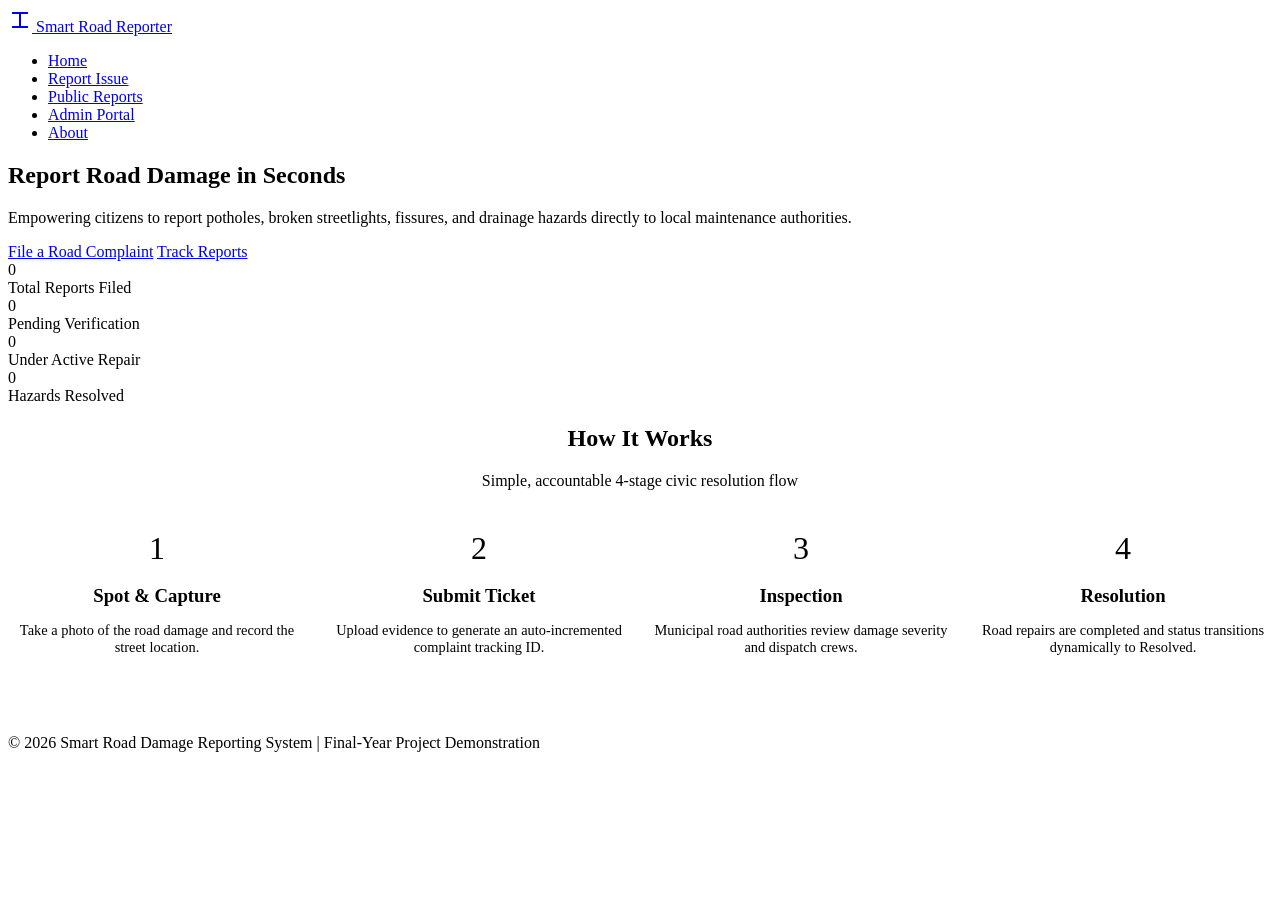
==== index.html @ 4ad0b9de "Add files via upload" ====
<!DOCTYPE html>
<html lang="en">
<head>
  <meta charset="UTF-8">
  <meta name="viewport" content="width=device-width, initial-scale=1.0">
  <title>Smart Road Damage Reporting System</title>
  <link rel="stylesheet" href="css/style.css">
</head>
<body>

  <header>
    <div class="nav-container">
      <a href="index.html" class="brand-logo">
        <svg width="24" height="24" viewBox="0 0 24 24" fill="none" stroke="currentColor" stroke-width="2"><path d="M4 19L20 19M4 5L20 5M12 5L12 19"/></svg>
        Smart Road Reporter
      </a>
      <ul class="nav-links">
        <li><a href="index.html" class="active">Home</a></li>
        <li><a href="report.html">Report Issue</a></li>
        <li><a href="reports.html">Public Reports</a></li>
        <li><a href="admin.html">Admin Portal</a></li>
        <li><a href="about.html">About</a></li>
      </ul>
    </div>
  </header>

  <main>
    <section class="hero">
      <h1>Report Road Damage in Seconds</h1>
      <p>Empowering citizens to report potholes, broken streetlights, fissures, and drainage hazards directly to local maintenance authorities.</p>
      <div class="hero-actions">
        <a href="report.html" class="btn btn-accent">File a Road Complaint</a>
        <a href="reports.html" class="btn btn-secondary">Track Reports</a>
      </div>
    </section>

    <section class="stats-grid">
      <div class="stat-card">
        <div class="stat-num" id="stat-total">0</div>
        <div class="stat-label">Total Reports Filed</div>
      </div>
      <div class="stat-card">
        <div class="stat-num" id="stat-reported">0</div>
        <div class="stat-label">Pending Verification</div>
      </div>
      <div class="stat-card">
        <div class="stat-num" id="stat-progress">0</div>
        <div class="stat-label">Under Active Repair</div>
      </div>
      <div class="stat-card">
        <div class="stat-num" id="stat-resolved">0</div>
        <div class="stat-label">Hazards Resolved</div>
      </div>
    </section>

    <div class="page-header" style="text-align: center; margin-bottom: 2.5rem;">
      <h2 class="page-title">How It Works</h2>
      <p class="page-subtitle">Simple, accountable 4-stage civic resolution flow</p>
    </div>

    <div style="display: grid; grid-template-columns: repeat(auto-fit, minmax(240px, 1fr)); gap: 1.5rem; margin-bottom: 4rem;">
      <div class="card" style="text-align: center;">
        <div style="font-size: 2rem; color: var(--primary); margin-bottom: 0.5rem;">1</div>
        <h3 style="margin-bottom: 0.5rem;">Spot & Capture</h3>
        <p style="color: var(--text-muted); font-size: 0.9rem;">Take a photo of the road damage and record the street location.</p>
      </div>
      <div class="card" style="text-align: center;">
        <div style="font-size: 2rem; color: var(--primary); margin-bottom: 0.5rem;">2</div>
        <h3 style="margin-bottom: 0.5rem;">Submit Ticket</h3>
        <p style="color: var(--text-muted); font-size: 0.9rem;">Upload evidence to generate an auto-incremented complaint tracking ID.</p>
      </div>
      <div class="card" style="text-align: center;">
        <div style="font-size: 2rem; color: var(--primary); margin-bottom: 0.5rem;">3</div>
        <h3 style="margin-bottom: 0.5rem;">Inspection</h3>
        <p style="color: var(--text-muted); font-size: 0.9rem;">Municipal road authorities review damage severity and dispatch crews.</p>
      </div>
      <div class="card" style="text-align: center;">
        <div style="font-size: 2rem; color: var(--primary); margin-bottom: 0.5rem;">4</div>
        <h3 style="margin-bottom: 0.5rem;">Resolution</h3>
        <p style="color: var(--text-muted); font-size: 0.9rem;">Road repairs are completed and status transitions dynamically to Resolved.</p>
      </div>
    </div>
  </main>

  <footer>
    <p>&copy; 2026 Smart Road Damage Reporting System | Final-Year Project Demonstration</p>
  </footer>

  <script src="js/app.js"></script>
  <script>
    document.addEventListener("DOMContentLoaded", () => {
      const reports = getReports();
      document.getElementById("stat-total").textContent = reports.length;
      document.getElementById("stat-reported").textContent = reports.filter(r => r.status === "Reported").length;
      document.getElementById("stat-progress").textContent = reports.filter(r => r.status === "In Progress").length;
      document.getElementById("stat-resolved").textContent = reports.filter(r => r.status === "Resolved").length;
    });
  </script>
</body>
</html>
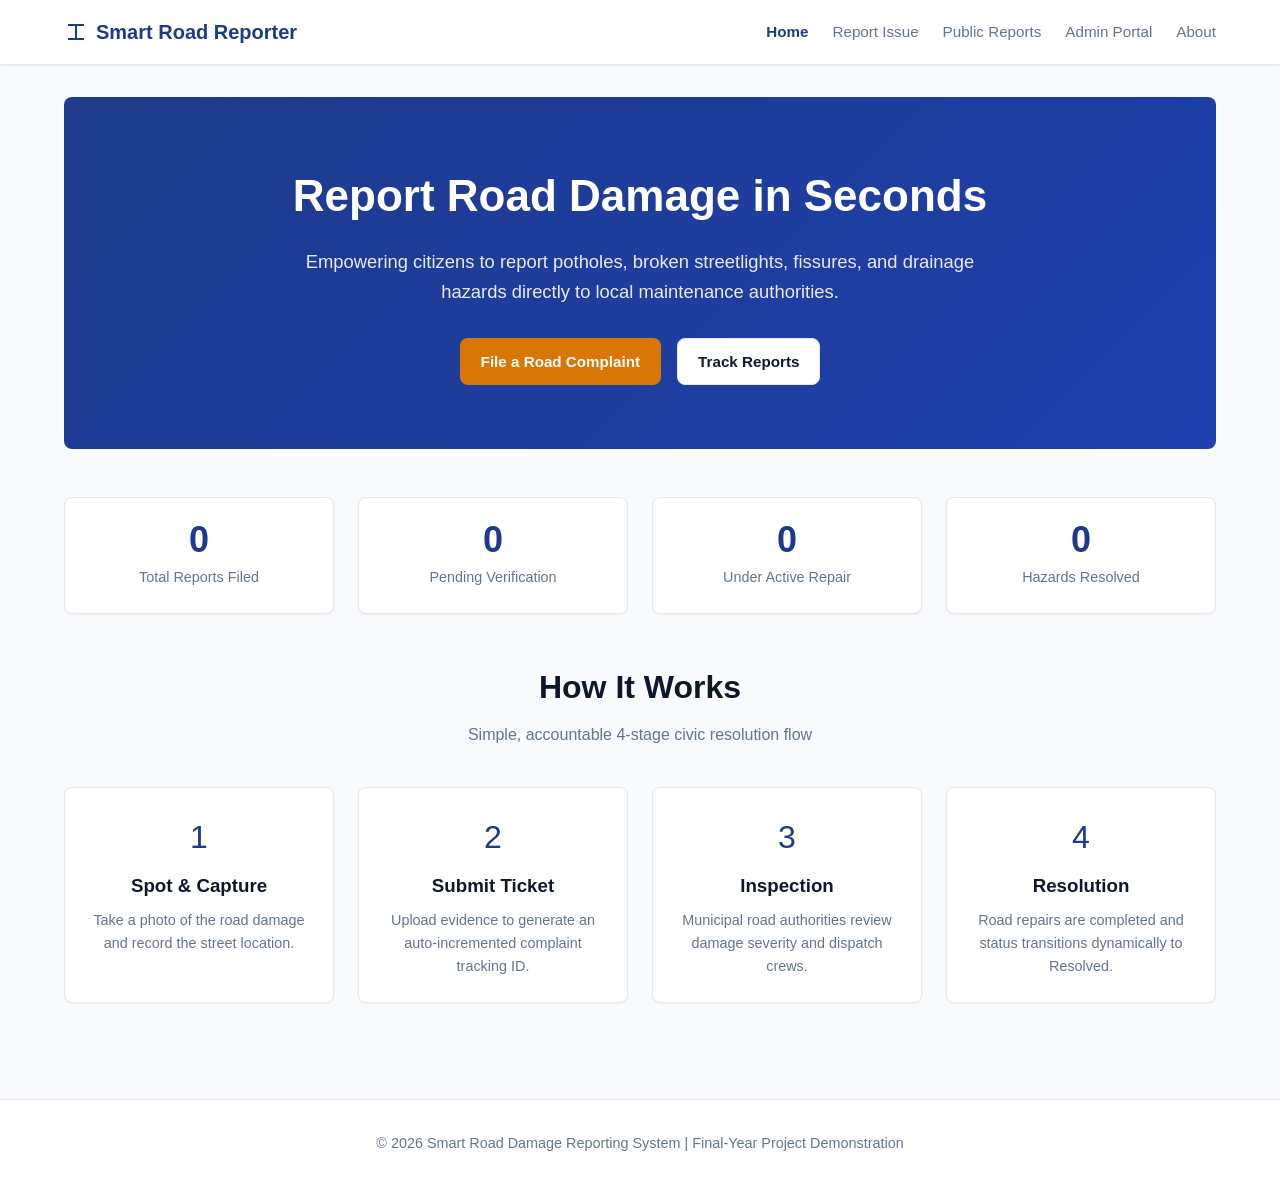
==== commit 02c11d44: "Fix stylesheet link path in index.html" ====
--- a/index.html
+++ b/index.html
@@ -4,7 +4,7 @@
   <meta charset="UTF-8">
   <meta name="viewport" content="width=device-width, initial-scale=1.0">
   <title>Smart Road Damage Reporting System</title>
-  <link rel="stylesheet" href="css/style.css">
+  <link rel="stylesheet" href="style.css">
 </head>
 <body>
 
@@ -97,4 +97,5 @@
     });
   </script>
 </body>
-</html>+
+</html>
--- a/style.css
+++ b/style.css
@@ -0,0 +1,607 @@
+:root {
+  --primary: #1e3a8a;
+  --primary-hover: #1e40af;
+  --accent: #d97706;
+  --bg-main: #f8fafc;
+  --surface: #ffffff;
+  --border: #e2e8f0;
+  --text-dark: #0f172a;
+  --text-muted: #64748b;
+  --status-reported: #dc2626;
+  --status-review: #d97706;
+  --status-progress: #2563eb;
+  --status-resolved: #16a34a;
+  --shadow-sm: 0 1px 2px 0 rgba(0, 0, 0, 0.05);
+  --shadow-md: 0 4px 6px -1px rgba(0, 0, 0, 0.1), 0 2px 4px -2px rgba(0, 0, 0, 0.1);
+  --shadow-lg: 0 10px 15px -3px rgba(0, 0, 0, 0.1), 0 4px 6px -4px rgba(0, 0, 0, 0.1);
+  --radius: 8px;
+}
+
+* {
+  box-sizing: border-box;
+  margin: 0;
+  padding: 0;
+  font-family: -apple-system, BlinkMacSystemFont, "Segoe UI", Roboto, "Helvetica Neue", Arial, sans-serif;
+}
+
+body {
+  background-color: var(--bg-main);
+  color: var(--text-dark);
+  line-height: 1.6;
+  min-height: 100vh;
+  display: flex;
+  flex-direction: column;
+}
+
+/* Header & Navigation */
+header {
+  background: var(--surface);
+  border-bottom: 1px solid var(--border);
+  position: sticky;
+  top: 0;
+  z-index: 1000;
+  box-shadow: var(--shadow-sm);
+}
+
+.nav-container {
+  max-width: 1200px;
+  margin: 0 auto;
+  padding: 1rem 1.5rem;
+  display: flex;
+  justify-content: space-between;
+  align-items: center;
+}
+
+.brand-logo {
+  font-size: 1.25rem;
+  font-weight: 700;
+  color: var(--primary);
+  text-decoration: none;
+  display: flex;
+  align-items: center;
+  gap: 0.5rem;
+}
+
+.nav-links {
+  display: flex;
+  gap: 1.5rem;
+  list-style: none;
+  align-items: center;
+}
+
+.nav-links a {
+  text-decoration: none;
+  color: var(--text-muted);
+  font-weight: 500;
+  font-size: 0.95rem;
+  transition: color 0.2s ease;
+}
+
+.nav-links a:hover,
+.nav-links a.active {
+  color: var(--primary);
+  font-weight: 600;
+}
+
+/* Main Container */
+main {
+  flex: 1;
+  max-width: 1200px;
+  width: 100%;
+  margin: 0 auto;
+  padding: 2rem 1.5rem;
+}
+
+/* Typography & Titles */
+.page-header {
+  margin-bottom: 2rem;
+  text-align: left;
+}
+
+.page-title {
+  font-size: 2rem;
+  font-weight: 800;
+  color: var(--text-dark);
+  margin-bottom: 0.5rem;
+}
+
+.page-subtitle {
+  color: var(--text-muted);
+  font-size: 1rem;
+}
+
+/* Buttons */
+.btn {
+  display: inline-flex;
+  align-items: center;
+  justify-content: center;
+  padding: 0.65rem 1.25rem;
+  border-radius: var(--radius);
+  font-size: 0.95rem;
+  font-weight: 600;
+  text-decoration: none;
+  cursor: pointer;
+  border: 1px solid transparent;
+  transition: all 0.2s ease;
+}
+
+.btn-primary {
+  background-color: var(--primary);
+  color: #ffffff;
+}
+
+.btn-primary:hover {
+  background-color: var(--primary-hover);
+}
+
+.btn-secondary {
+  background-color: #ffffff;
+  color: var(--text-dark);
+  border-color: var(--border);
+}
+
+.btn-secondary:hover {
+  background-color: #f1f5f9;
+}
+
+.btn-accent {
+  background-color: var(--accent);
+  color: #ffffff;
+}
+
+.btn-accent:hover {
+  background-color: #b45309;
+}
+
+.btn-danger {
+  background-color: #ef4444;
+  color: #ffffff;
+}
+
+.btn-danger:hover {
+  background-color: #dc2626;
+}
+
+.btn-sm {
+  padding: 0.35rem 0.75rem;
+  font-size: 0.85rem;
+}
+
+/* Cards & Surfaces */
+.card {
+  background: var(--surface);
+  border: 1px solid var(--border);
+  border-radius: var(--radius);
+  padding: 1.5rem;
+  box-shadow: var(--shadow-sm);
+}
+
+/* Hero Section */
+.hero {
+  background: linear-gradient(135deg, #1e3a8a 0%, #1e40af 100%);
+  color: white;
+  padding: 4rem 2rem;
+  border-radius: var(--radius);
+  margin-bottom: 3rem;
+  text-align: center;
+}
+
+.hero h1 {
+  font-size: 2.75rem;
+  font-weight: 800;
+  margin-bottom: 1rem;
+}
+
+.hero p {
+  font-size: 1.15rem;
+  max-width: 700px;
+  margin: 0 auto 2rem auto;
+  opacity: 0.9;
+}
+
+.hero-actions {
+  display: flex;
+  gap: 1rem;
+  justify-content: center;
+  flex-wrap: wrap;
+}
+
+/* Stats Counter Grid */
+.stats-grid {
+  display: grid;
+  grid-template-columns: repeat(auto-fit, minmax(200px, 1fr));
+  gap: 1.5rem;
+  margin-bottom: 3rem;
+}
+
+.stat-card {
+  background: var(--surface);
+  border: 1px solid var(--border);
+  border-radius: var(--radius);
+  padding: 1.5rem;
+  text-align: center;
+  box-shadow: var(--shadow-sm);
+}
+
+.stat-num {
+  font-size: 2.25rem;
+  font-weight: 800;
+  color: var(--primary);
+  line-height: 1;
+  margin-bottom: 0.5rem;
+}
+
+.stat-label {
+  color: var(--text-muted);
+  font-size: 0.9rem;
+  font-weight: 500;
+}
+
+/* Forms */
+.form-card {
+  max-width: 700px;
+  margin: 0 auto;
+  background: var(--surface);
+  border: 1px solid var(--border);
+  border-radius: var(--radius);
+  padding: 2rem;
+  box-shadow: var(--shadow-md);
+}
+
+.form-group {
+  margin-bottom: 1.25rem;
+}
+
+.form-group label {
+  display: block;
+  font-size: 0.9rem;
+  font-weight: 600;
+  color: var(--text-dark);
+  margin-bottom: 0.4rem;
+}
+
+.form-control {
+  width: 100%;
+  padding: 0.65rem 0.85rem;
+  border: 1px solid var(--border);
+  border-radius: var(--radius);
+  font-size: 0.95rem;
+  color: var(--text-dark);
+  background-color: #ffffff;
+  outline: none;
+  transition: border-color 0.2s;
+}
+
+.form-control:focus {
+  border-color: var(--primary);
+  box-shadow: 0 0 0 3px rgba(30, 58, 138, 0.1);
+}
+
+textarea.form-control {
+  resize: vertical;
+  min-height: 100px;
+}
+
+.form-row {
+  display: grid;
+  grid-template-columns: 1fr 1fr;
+  gap: 1rem;
+}
+
+.form-actions {
+  display: flex;
+  gap: 1rem;
+  margin-top: 1.5rem;
+}
+
+.image-preview-container {
+  margin-top: 0.75rem;
+  width: 100%;
+  max-height: 250px;
+  border: 2px dashed var(--border);
+  border-radius: var(--radius);
+  display: flex;
+  align-items: center;
+  justify-content: center;
+  overflow: hidden;
+  background: #f8fafc;
+}
+
+.image-preview-container img {
+  width: 100%;
+  height: 250px;
+  object-fit: cover;
+  display: none;
+}
+
+.preview-placeholder {
+  color: var(--text-muted);
+  font-size: 0.85rem;
+  padding: 2rem;
+  text-align: center;
+}
+
+/* Status Badges */
+.badge {
+  display: inline-block;
+  padding: 0.25rem 0.65rem;
+  border-radius: 9999px;
+  font-size: 0.75rem;
+  font-weight: 700;
+  text-transform: uppercase;
+  letter-spacing: 0.5px;
+}
+
+.badge-reported {
+  background-color: #fee2e2;
+  color: var(--status-reported);
+}
+
+.badge-review {
+  background-color: #fef3c7;
+  color: var(--status-review);
+}
+
+.badge-progress {
+  background-color: #dbeafe;
+  color: var(--status-progress);
+}
+
+.badge-resolved {
+  background-color: #dcfce7;
+  color: var(--status-resolved);
+}
+
+/* Report Grid */
+.reports-grid {
+  display: grid;
+  grid-template-columns: repeat(auto-fill, minmax(320px, 1fr));
+  gap: 1.5rem;
+}
+
+.report-card {
+  background: var(--surface);
+  border: 1px solid var(--border);
+  border-radius: var(--radius);
+  overflow: hidden;
+  box-shadow: var(--shadow-sm);
+  display: flex;
+  flex-direction: column;
+  transition: transform 0.2s ease, box-shadow 0.2s ease;
+}
+
+.report-card:hover {
+  transform: translateY(-2px);
+  box-shadow: var(--shadow-md);
+}
+
+.card-img-wrap {
+  width: 100%;
+  height: 180px;
+  background-color: #e2e8f0;
+  overflow: hidden;
+}
+
+.card-img-wrap img {
+  width: 100%;
+  height: 100%;
+  object-fit: cover;
+}
+
+.card-body {
+  padding: 1.25rem;
+  flex: 1;
+  display: flex;
+  flex-direction: column;
+}
+
+.card-header-meta {
+  display: flex;
+  justify-content: space-between;
+  align-items: center;
+  margin-bottom: 0.5rem;
+}
+
+.report-id {
+  font-size: 0.85rem;
+  font-weight: 700;
+  color: var(--primary);
+}
+
+.card-title {
+  font-size: 1.15rem;
+  font-weight: 700;
+  margin-bottom: 0.35rem;
+}
+
+.card-location {
+  font-size: 0.85rem;
+  color: var(--text-muted);
+  margin-bottom: 0.75rem;
+  display: flex;
+  align-items: center;
+  gap: 0.3rem;
+}
+
+.card-desc {
+  font-size: 0.9rem;
+  color: #475569;
+  margin-bottom: 1.25rem;
+  flex: 1;
+  display: -webkit-box;
+  -webkit-line-clamp: 2;
+  -webkit-box-orient: vertical;
+  overflow: hidden;
+}
+
+/* Filter/Search Bar */
+.filter-bar {
+  display: flex;
+  gap: 1rem;
+  background: var(--surface);
+  padding: 1rem;
+  border-radius: var(--radius);
+  border: 1px solid var(--border);
+  margin-bottom: 2rem;
+  flex-wrap: wrap;
+}
+
+.filter-bar .form-control {
+  flex: 1;
+  min-width: 180px;
+}
+
+/* Timeline */
+.timeline {
+  display: flex;
+  justify-content: space-between;
+  position: relative;
+  margin: 2.5rem 0;
+  padding: 0 1rem;
+}
+
+.timeline::before {
+  content: "";
+  position: absolute;
+  top: 14px;
+  left: 3rem;
+  right: 3rem;
+  height: 3px;
+  background: var(--border);
+  z-index: 1;
+}
+
+.timeline-step {
+  position: relative;
+  z-index: 2;
+  display: flex;
+  flex-direction: column;
+  align-items: center;
+  text-align: center;
+}
+
+.step-marker {
+  width: 32px;
+  height: 32px;
+  border-radius: 50%;
+  background: var(--surface);
+  border: 3px solid var(--border);
+  display: flex;
+  align-items: center;
+  justify-content: center;
+  font-weight: 700;
+  font-size: 0.85rem;
+  margin-bottom: 0.5rem;
+  color: var(--text-muted);
+  transition: all 0.3s ease;
+}
+
+.step-title {
+  font-size: 0.85rem;
+  font-weight: 600;
+  color: var(--text-muted);
+}
+
+.timeline-step.active .step-marker {
+  background: var(--primary);
+  border-color: var(--primary);
+  color: #ffffff;
+}
+
+.timeline-step.active .step-title {
+  color: var(--primary);
+}
+
+.timeline-step.completed .step-marker {
+  background: var(--status-resolved);
+  border-color: var(--status-resolved);
+  color: #ffffff;
+}
+
+/* Tables */
+.table-responsive {
+  width: 100%;
+  overflow-x: auto;
+}
+
+.data-table {
+  width: 100%;
+  border-collapse: collapse;
+  text-align: left;
+}
+
+.data-table th {
+  background-color: #f1f5f9;
+  padding: 0.75rem 1rem;
+  font-weight: 600;
+  font-size: 0.85rem;
+  color: var(--text-muted);
+  border-bottom: 1px solid var(--border);
+  text-transform: uppercase;
+}
+
+.data-table td {
+  padding: 0.85rem 1rem;
+  border-bottom: 1px solid var(--border);
+  font-size: 0.9rem;
+  vertical-align: middle;
+}
+
+/* Modals & Alerts */
+.alert-box {
+  padding: 0.85rem 1rem;
+  border-radius: var(--radius);
+  margin-bottom: 1rem;
+  font-size: 0.9rem;
+  font-weight: 500;
+}
+
+.alert-box.success {
+  background-color: #ecfdf5;
+  color: #065f46;
+  border: 1px solid #a7f3d0;
+}
+
+.alert-box.error {
+  background-color: #fef2f2;
+  color: #991b1b;
+  border: 1px solid #fecaca;
+}
+
+/* Footer */
+footer {
+  background: var(--surface);
+  border-top: 1px solid var(--border);
+  padding: 2rem 1.5rem;
+  text-align: center;
+  color: var(--text-muted);
+  font-size: 0.9rem;
+  margin-top: auto;
+}
+
+@media (max-width: 768px) {
+  .nav-container {
+    flex-direction: column;
+    gap: 1rem;
+  }
+  .nav-links {
+    gap: 1rem;
+    flex-wrap: wrap;
+    justify-content: center;
+  }
+  .form-row {
+    grid-template-columns: 1fr;
+  }
+  .timeline {
+    flex-direction: column;
+    gap: 1.5rem;
+    align-items: flex-start;
+  }
+  .timeline::before {
+    display: none;
+  }
+  .timeline-step {
+    flex-direction: row;
+    gap: 1rem;
+  }
+}
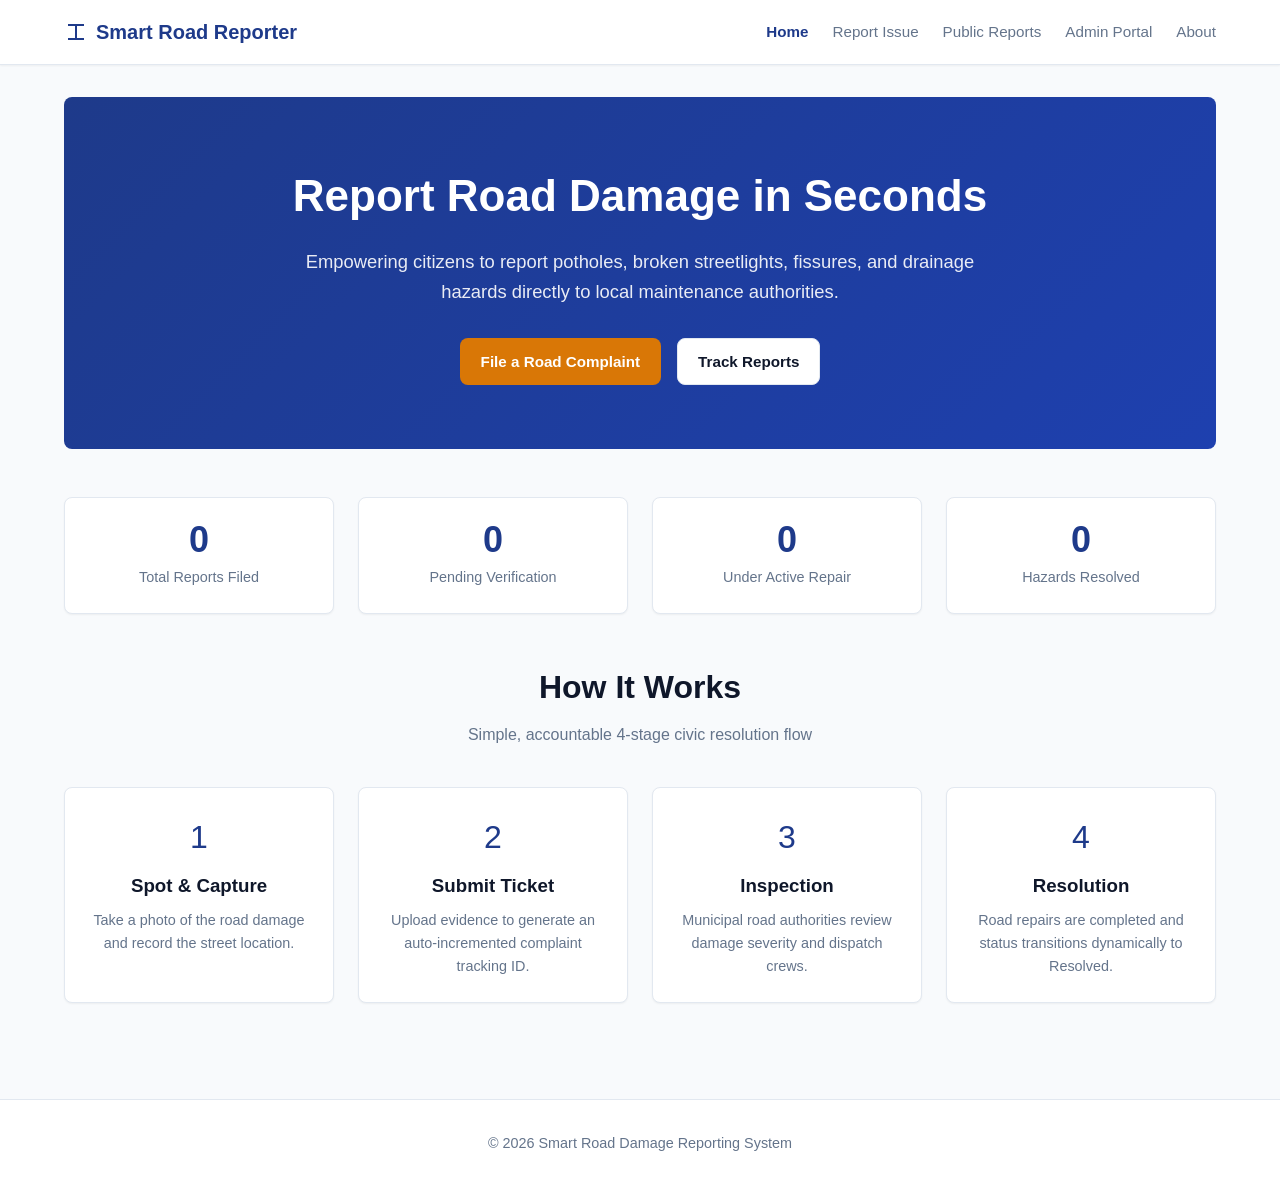
==== commit 9c28f4cb: "Fix HTML encoding issues in index.html" ====
--- a/index.html
+++ b/index.html
@@ -4,7 +4,7 @@
   <meta charset="UTF-8">
   <meta name="viewport" content="width=device-width, initial-scale=1.0">
   <title>Smart Road Damage Reporting System</title>
-  <link rel="stylesheet" href="style.css">
+  <link rel="stylesheet" href="css/style.css">
 </head>
 <body>
 
@@ -83,7 +83,7 @@
   </main>
 
   <footer>
-    <p>&copy; 2026 Smart Road Damage Reporting System | Final-Year Project Demonstration</p>
+    <p>&copy; 2026 Smart Road Damage Reporting System</p>
   </footer>
 
   <script src="js/app.js"></script>
@@ -99,3 +99,4 @@
 </body>
 
 </html>
+
--- a/css/style.css
+++ b/css/style.css
@@ -0,0 +1,607 @@
+:root {
+  --primary: #1e3a8a;
+  --primary-hover: #1e40af;
+  --accent: #d97706;
+  --bg-main: #f8fafc;
+  --surface: #ffffff;
+  --border: #e2e8f0;
+  --text-dark: #0f172a;
+  --text-muted: #64748b;
+  --status-reported: #dc2626;
+  --status-review: #d97706;
+  --status-progress: #2563eb;
+  --status-resolved: #16a34a;
+  --shadow-sm: 0 1px 2px 0 rgba(0, 0, 0, 0.05);
+  --shadow-md: 0 4px 6px -1px rgba(0, 0, 0, 0.1), 0 2px 4px -2px rgba(0, 0, 0, 0.1);
+  --shadow-lg: 0 10px 15px -3px rgba(0, 0, 0, 0.1), 0 4px 6px -4px rgba(0, 0, 0, 0.1);
+  --radius: 8px;
+}
+
+* {
+  box-sizing: border-box;
+  margin: 0;
+  padding: 0;
+  font-family: -apple-system, BlinkMacSystemFont, "Segoe UI", Roboto, "Helvetica Neue", Arial, sans-serif;
+}
+
+body {
+  background-color: var(--bg-main);
+  color: var(--text-dark);
+  line-height: 1.6;
+  min-height: 100vh;
+  display: flex;
+  flex-direction: column;
+}
+
+/* Header & Navigation */
+header {
+  background: var(--surface);
+  border-bottom: 1px solid var(--border);
+  position: sticky;
+  top: 0;
+  z-index: 1000;
+  box-shadow: var(--shadow-sm);
+}
+
+.nav-container {
+  max-width: 1200px;
+  margin: 0 auto;
+  padding: 1rem 1.5rem;
+  display: flex;
+  justify-content: space-between;
+  align-items: center;
+}
+
+.brand-logo {
+  font-size: 1.25rem;
+  font-weight: 700;
+  color: var(--primary);
+  text-decoration: none;
+  display: flex;
+  align-items: center;
+  gap: 0.5rem;
+}
+
+.nav-links {
+  display: flex;
+  gap: 1.5rem;
+  list-style: none;
+  align-items: center;
+}
+
+.nav-links a {
+  text-decoration: none;
+  color: var(--text-muted);
+  font-weight: 500;
+  font-size: 0.95rem;
+  transition: color 0.2s ease;
+}
+
+.nav-links a:hover,
+.nav-links a.active {
+  color: var(--primary);
+  font-weight: 600;
+}
+
+/* Main Container */
+main {
+  flex: 1;
+  max-width: 1200px;
+  width: 100%;
+  margin: 0 auto;
+  padding: 2rem 1.5rem;
+}
+
+/* Typography & Titles */
+.page-header {
+  margin-bottom: 2rem;
+  text-align: left;
+}
+
+.page-title {
+  font-size: 2rem;
+  font-weight: 800;
+  color: var(--text-dark);
+  margin-bottom: 0.5rem;
+}
+
+.page-subtitle {
+  color: var(--text-muted);
+  font-size: 1rem;
+}
+
+/* Buttons */
+.btn {
+  display: inline-flex;
+  align-items: center;
+  justify-content: center;
+  padding: 0.65rem 1.25rem;
+  border-radius: var(--radius);
+  font-size: 0.95rem;
+  font-weight: 600;
+  text-decoration: none;
+  cursor: pointer;
+  border: 1px solid transparent;
+  transition: all 0.2s ease;
+}
+
+.btn-primary {
+  background-color: var(--primary);
+  color: #ffffff;
+}
+
+.btn-primary:hover {
+  background-color: var(--primary-hover);
+}
+
+.btn-secondary {
+  background-color: #ffffff;
+  color: var(--text-dark);
+  border-color: var(--border);
+}
+
+.btn-secondary:hover {
+  background-color: #f1f5f9;
+}
+
+.btn-accent {
+  background-color: var(--accent);
+  color: #ffffff;
+}
+
+.btn-accent:hover {
+  background-color: #b45309;
+}
+
+.btn-danger {
+  background-color: #ef4444;
+  color: #ffffff;
+}
+
+.btn-danger:hover {
+  background-color: #dc2626;
+}
+
+.btn-sm {
+  padding: 0.35rem 0.75rem;
+  font-size: 0.85rem;
+}
+
+/* Cards & Surfaces */
+.card {
+  background: var(--surface);
+  border: 1px solid var(--border);
+  border-radius: var(--radius);
+  padding: 1.5rem;
+  box-shadow: var(--shadow-sm);
+}
+
+/* Hero Section */
+.hero {
+  background: linear-gradient(135deg, #1e3a8a 0%, #1e40af 100%);
+  color: white;
+  padding: 4rem 2rem;
+  border-radius: var(--radius);
+  margin-bottom: 3rem;
+  text-align: center;
+}
+
+.hero h1 {
+  font-size: 2.75rem;
+  font-weight: 800;
+  margin-bottom: 1rem;
+}
+
+.hero p {
+  font-size: 1.15rem;
+  max-width: 700px;
+  margin: 0 auto 2rem auto;
+  opacity: 0.9;
+}
+
+.hero-actions {
+  display: flex;
+  gap: 1rem;
+  justify-content: center;
+  flex-wrap: wrap;
+}
+
+/* Stats Counter Grid */
+.stats-grid {
+  display: grid;
+  grid-template-columns: repeat(auto-fit, minmax(200px, 1fr));
+  gap: 1.5rem;
+  margin-bottom: 3rem;
+}
+
+.stat-card {
+  background: var(--surface);
+  border: 1px solid var(--border);
+  border-radius: var(--radius);
+  padding: 1.5rem;
+  text-align: center;
+  box-shadow: var(--shadow-sm);
+}
+
+.stat-num {
+  font-size: 2.25rem;
+  font-weight: 800;
+  color: var(--primary);
+  line-height: 1;
+  margin-bottom: 0.5rem;
+}
+
+.stat-label {
+  color: var(--text-muted);
+  font-size: 0.9rem;
+  font-weight: 500;
+}
+
+/* Forms */
+.form-card {
+  max-width: 700px;
+  margin: 0 auto;
+  background: var(--surface);
+  border: 1px solid var(--border);
+  border-radius: var(--radius);
+  padding: 2rem;
+  box-shadow: var(--shadow-md);
+}
+
+.form-group {
+  margin-bottom: 1.25rem;
+}
+
+.form-group label {
+  display: block;
+  font-size: 0.9rem;
+  font-weight: 600;
+  color: var(--text-dark);
+  margin-bottom: 0.4rem;
+}
+
+.form-control {
+  width: 100%;
+  padding: 0.65rem 0.85rem;
+  border: 1px solid var(--border);
+  border-radius: var(--radius);
+  font-size: 0.95rem;
+  color: var(--text-dark);
+  background-color: #ffffff;
+  outline: none;
+  transition: border-color 0.2s;
+}
+
+.form-control:focus {
+  border-color: var(--primary);
+  box-shadow: 0 0 0 3px rgba(30, 58, 138, 0.1);
+}
+
+textarea.form-control {
+  resize: vertical;
+  min-height: 100px;
+}
+
+.form-row {
+  display: grid;
+  grid-template-columns: 1fr 1fr;
+  gap: 1rem;
+}
+
+.form-actions {
+  display: flex;
+  gap: 1rem;
+  margin-top: 1.5rem;
+}
+
+.image-preview-container {
+  margin-top: 0.75rem;
+  width: 100%;
+  max-height: 250px;
+  border: 2px dashed var(--border);
+  border-radius: var(--radius);
+  display: flex;
+  align-items: center;
+  justify-content: center;
+  overflow: hidden;
+  background: #f8fafc;
+}
+
+.image-preview-container img {
+  width: 100%;
+  height: 250px;
+  object-fit: cover;
+  display: none;
+}
+
+.preview-placeholder {
+  color: var(--text-muted);
+  font-size: 0.85rem;
+  padding: 2rem;
+  text-align: center;
+}
+
+/* Status Badges */
+.badge {
+  display: inline-block;
+  padding: 0.25rem 0.65rem;
+  border-radius: 9999px;
+  font-size: 0.75rem;
+  font-weight: 700;
+  text-transform: uppercase;
+  letter-spacing: 0.5px;
+}
+
+.badge-reported {
+  background-color: #fee2e2;
+  color: var(--status-reported);
+}
+
+.badge-review {
+  background-color: #fef3c7;
+  color: var(--status-review);
+}
+
+.badge-progress {
+  background-color: #dbeafe;
+  color: var(--status-progress);
+}
+
+.badge-resolved {
+  background-color: #dcfce7;
+  color: var(--status-resolved);
+}
+
+/* Report Grid */
+.reports-grid {
+  display: grid;
+  grid-template-columns: repeat(auto-fill, minmax(320px, 1fr));
+  gap: 1.5rem;
+}
+
+.report-card {
+  background: var(--surface);
+  border: 1px solid var(--border);
+  border-radius: var(--radius);
+  overflow: hidden;
+  box-shadow: var(--shadow-sm);
+  display: flex;
+  flex-direction: column;
+  transition: transform 0.2s ease, box-shadow 0.2s ease;
+}
+
+.report-card:hover {
+  transform: translateY(-2px);
+  box-shadow: var(--shadow-md);
+}
+
+.card-img-wrap {
+  width: 100%;
+  height: 180px;
+  background-color: #e2e8f0;
+  overflow: hidden;
+}
+
+.card-img-wrap img {
+  width: 100%;
+  height: 100%;
+  object-fit: cover;
+}
+
+.card-body {
+  padding: 1.25rem;
+  flex: 1;
+  display: flex;
+  flex-direction: column;
+}
+
+.card-header-meta {
+  display: flex;
+  justify-content: space-between;
+  align-items: center;
+  margin-bottom: 0.5rem;
+}
+
+.report-id {
+  font-size: 0.85rem;
+  font-weight: 700;
+  color: var(--primary);
+}
+
+.card-title {
+  font-size: 1.15rem;
+  font-weight: 700;
+  margin-bottom: 0.35rem;
+}
+
+.card-location {
+  font-size: 0.85rem;
+  color: var(--text-muted);
+  margin-bottom: 0.75rem;
+  display: flex;
+  align-items: center;
+  gap: 0.3rem;
+}
+
+.card-desc {
+  font-size: 0.9rem;
+  color: #475569;
+  margin-bottom: 1.25rem;
+  flex: 1;
+  display: -webkit-box;
+  -webkit-line-clamp: 2;
+  -webkit-box-orient: vertical;
+  overflow: hidden;
+}
+
+/* Filter/Search Bar */
+.filter-bar {
+  display: flex;
+  gap: 1rem;
+  background: var(--surface);
+  padding: 1rem;
+  border-radius: var(--radius);
+  border: 1px solid var(--border);
+  margin-bottom: 2rem;
+  flex-wrap: wrap;
+}
+
+.filter-bar .form-control {
+  flex: 1;
+  min-width: 180px;
+}
+
+/* Timeline */
+.timeline {
+  display: flex;
+  justify-content: space-between;
+  position: relative;
+  margin: 2.5rem 0;
+  padding: 0 1rem;
+}
+
+.timeline::before {
+  content: "";
+  position: absolute;
+  top: 14px;
+  left: 3rem;
+  right: 3rem;
+  height: 3px;
+  background: var(--border);
+  z-index: 1;
+}
+
+.timeline-step {
+  position: relative;
+  z-index: 2;
+  display: flex;
+  flex-direction: column;
+  align-items: center;
+  text-align: center;
+}
+
+.step-marker {
+  width: 32px;
+  height: 32px;
+  border-radius: 50%;
+  background: var(--surface);
+  border: 3px solid var(--border);
+  display: flex;
+  align-items: center;
+  justify-content: center;
+  font-weight: 700;
+  font-size: 0.85rem;
+  margin-bottom: 0.5rem;
+  color: var(--text-muted);
+  transition: all 0.3s ease;
+}
+
+.step-title {
+  font-size: 0.85rem;
+  font-weight: 600;
+  color: var(--text-muted);
+}
+
+.timeline-step.active .step-marker {
+  background: var(--primary);
+  border-color: var(--primary);
+  color: #ffffff;
+}
+
+.timeline-step.active .step-title {
+  color: var(--primary);
+}
+
+.timeline-step.completed .step-marker {
+  background: var(--status-resolved);
+  border-color: var(--status-resolved);
+  color: #ffffff;
+}
+
+/* Tables */
+.table-responsive {
+  width: 100%;
+  overflow-x: auto;
+}
+
+.data-table {
+  width: 100%;
+  border-collapse: collapse;
+  text-align: left;
+}
+
+.data-table th {
+  background-color: #f1f5f9;
+  padding: 0.75rem 1rem;
+  font-weight: 600;
+  font-size: 0.85rem;
+  color: var(--text-muted);
+  border-bottom: 1px solid var(--border);
+  text-transform: uppercase;
+}
+
+.data-table td {
+  padding: 0.85rem 1rem;
+  border-bottom: 1px solid var(--border);
+  font-size: 0.9rem;
+  vertical-align: middle;
+}
+
+/* Modals & Alerts */
+.alert-box {
+  padding: 0.85rem 1rem;
+  border-radius: var(--radius);
+  margin-bottom: 1rem;
+  font-size: 0.9rem;
+  font-weight: 500;
+}
+
+.alert-box.success {
+  background-color: #ecfdf5;
+  color: #065f46;
+  border: 1px solid #a7f3d0;
+}
+
+.alert-box.error {
+  background-color: #fef2f2;
+  color: #991b1b;
+  border: 1px solid #fecaca;
+}
+
+/* Footer */
+footer {
+  background: var(--surface);
+  border-top: 1px solid var(--border);
+  padding: 2rem 1.5rem;
+  text-align: center;
+  color: var(--text-muted);
+  font-size: 0.9rem;
+  margin-top: auto;
+}
+
+@media (max-width: 768px) {
+  .nav-container {
+    flex-direction: column;
+    gap: 1rem;
+  }
+  .nav-links {
+    gap: 1rem;
+    flex-wrap: wrap;
+    justify-content: center;
+  }
+  .form-row {
+    grid-template-columns: 1fr;
+  }
+  .timeline {
+    flex-direction: column;
+    gap: 1.5rem;
+    align-items: flex-start;
+  }
+  .timeline::before {
+    display: none;
+  }
+  .timeline-step {
+    flex-direction: row;
+    gap: 1rem;
+  }
+}
